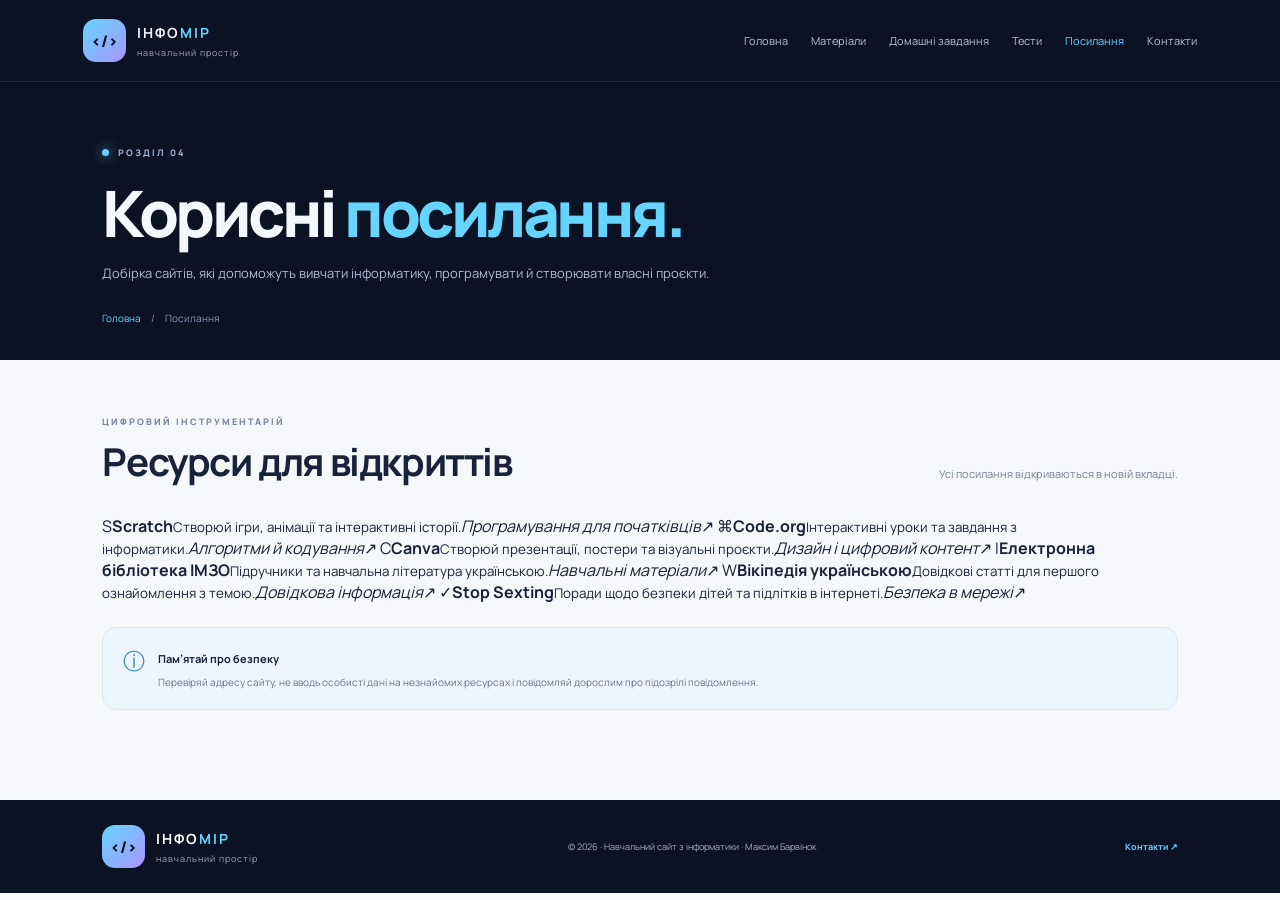
==== links.html @ 308a99c7 "Add files via upload" ====
<!doctype html>
<html lang="uk">
<head>
<meta charset="utf-8"><meta name="viewport" content="width=device-width, initial-scale=1">
<meta name="theme-color" content="#0b1224">
<meta name="description" content="Навчальний сайт з інформатики. Автор — Максим Барвінок.">
<title>Корисні посилання — Максим Барвінок</title><link rel="stylesheet" href="style.css">
</head>
<body>
<header class="topbar"><a class="brand" href="index.html"><span class="brand-mark">&lt;/&gt;</span><span><strong>ІНФО<span>МІР</span></strong><small>навчальний простір</small></span></a>
<nav class="nav" id="main-nav" aria-label="Основна навігація">
<a class="" href="index.html">Головна</a><a class="" href="materials.html">Матеріали</a><a class="" href="homework.html">Домашні завдання</a><a class="" href="tests.html">Тести</a><a class="active" href="links.html">Посилання</a><a class="" href="contacts.html">Контакти</a>
</nav><button class="menu-toggle" aria-label="Відкрити меню" aria-expanded="false" onclick="const n=document.getElementById('main-nav');n.classList.toggle('open');this.setAttribute('aria-expanded',n.classList.contains('open'))">☰</button></header>
<main>
<section class="page-hero"><div class="eyebrow"><span class="pulse"></span> РОЗДІЛ 04</div><h1>Корисні <span>посилання.</span></h1><p>Добірка сайтів, які допоможуть вивчати інформатику, програмувати й створювати власні проєкти.</p><div class="breadcrumbs"><a href="index.html">Головна</a><span>/</span> Посилання</div></section>
<section class="section inner-section"><div class="section-head"><div><div class="eyebrow dark">ЦИФРОВИЙ ІНСТРУМЕНТАРІЙ</div><h2>Ресурси для відкриттів</h2></div><p>Усі посилання відкриваються в новій вкладці.</p></div>
<div class="link-list">
<a class="link-item" href="https://scratch.mit.edu/" target="_blank" rel="noopener"><span class="link-logo scratch">S</span><span class="link-copy"><b>Scratch</b><small>Створюй ігри, анімації та інтерактивні історії.</small><em>Програмування для початківців</em></span><span class="external">↗</span></a>
<a class="link-item" href="https://code.org/" target="_blank" rel="noopener"><span class="link-logo code">⌘</span><span class="link-copy"><b>Code.org</b><small>Інтерактивні уроки та завдання з інформатики.</small><em>Алгоритми й кодування</em></span><span class="external">↗</span></a>
<a class="link-item" href="https://www.canva.com/" target="_blank" rel="noopener"><span class="link-logo canva">C</span><span class="link-copy"><b>Canva</b><small>Створюй презентації, постери та візуальні проєкти.</small><em>Дизайн і цифровий контент</em></span><span class="external">↗</span></a>
<a class="link-item" href="https://lib.imzo.gov.ua/" target="_blank" rel="noopener"><span class="link-logo imzo">І</span><span class="link-copy"><b>Електронна бібліотека ІМЗО</b><small>Підручники та навчальна література українською.</small><em>Навчальні матеріали</em></span><span class="external">↗</span></a>
<a class="link-item" href="https://uk.wikipedia.org/" target="_blank" rel="noopener"><span class="link-logo wiki">W</span><span class="link-copy"><b>Вікіпедія українською</b><small>Довідкові статті для першого ознайомлення з темою.</small><em>Довідкова інформація</em></span><span class="external">↗</span></a>
<a class="link-item" href="https://stop-sexting.in.ua/" target="_blank" rel="noopener"><span class="link-logo safe">✓</span><span class="link-copy"><b>Stop Sexting</b><small>Поради щодо безпеки дітей та підлітків в інтернеті.</small><em>Безпека в мережі</em></span><span class="external">↗</span></a>
</div><div class="note-box"><span>ⓘ</span><div><b>Пам’ятай про безпеку</b><p>Перевіряй адресу сайту, не вводь особисті дані на незнайомих ресурсах і повідомляй дорослим про підозрілі повідомлення.</p></div></div></section>
</main>
<footer><a class="brand footer-brand" href="index.html"><span class="brand-mark">&lt;/&gt;</span><span><strong>ІНФО<span>МІР</span></strong><small>навчальний простір</small></span></a><p>© 2026 · Навчальний сайт з інформатики · Максим Барвінок</p><a href="contacts.html">Контакти ↗</a></footer>
</body></html>
---- style.css ----
@import url('https://fonts.googleapis.com/css2?family=Manrope:wght@400;500;600;700;800&display=swap');
:root{--navy:#0b1224;--navy2:#111d35;--ink:#18233b;--muted:#74809a;--blue:#65d5ff;--purple:#a78bfa;--line:#e5eaf3;--paper:#f5f7fb}*{box-sizing:border-box}html{scroll-behavior:smooth}body{margin:0;background:var(--paper);color:var(--ink);font-family:Manrope,Arial,sans-serif}a{color:inherit;text-decoration:none}button,input,textarea,select{font:inherit}.topbar{position:relative;z-index:10;display:flex;align-items:center;justify-content:space-between;gap:24px;padding:16px 6.5%;min-height:82px;background:var(--navy);color:#f5f7ff;border-bottom:1px solid #ffffff16}.brand{display:flex;align-items:center;gap:11px;flex-shrink:0}.brand-mark{display:grid;place-items:center;width:43px;height:43px;border-radius:13px;background:linear-gradient(135deg,var(--blue),#a995ff);color:#0b1224;font-weight:800;font-size:16px}.brand strong{display:block;font-size:14px;letter-spacing:2px}.brand strong span{color:var(--blue)}.brand small{display:block;margin-top:4px;font-size:9px;letter-spacing:1px;color:#9ba9c3}.nav{display:flex;align-items:center;gap:clamp(10px,1.8vw,27px);font-size:11px;color:#b7c3d9}.nav a{transition:color .2s}.nav a:hover,.nav a.active{color:var(--blue)}.menu-toggle{display:none;border:1px solid #ffffff2a;border-radius:10px;padding:8px 12px;background:transparent;color:white;font-size:20px}.hero{position:relative;overflow:hidden;display:grid;grid-template-columns:1fr 1fr;align-items:center;gap:38px;min-height:570px;padding:78px 8% 32px;background:var(--navy);color:#f4f7ff}.hero:before{content:"";position:absolute;width:520px;height:520px;right:0;top:-180px;border-radius:50%;background:#3654a6;filter:blur(140px);opacity:.25}.hero-copy,.hero-visual{position:relative;z-index:1}.eyebrow{display:flex;align-items:center;gap:9px;color:#9eafcf;font-size:9px;font-weight:800;letter-spacing:2px}.eyebrow.dark{color:#7786a2}.pulse{width:7px;height:7px;border-radius:50%;background:var(--blue);box-shadow:0 0 13px var(--blue)}h1{margin:24px 0 18px;font-size:clamp(45px,6vw,75px);line-height:1.07;letter-spacing:-3.5px;font-weight:800}h1 span{color:var(--blue)}.lead{max-width:480px;color:#acbad3;font-size:14px;line-height:1.9}.hero-actions{display:flex;flex-wrap:wrap;gap:11px;margin-top:27px}.btn{display:inline-flex;justify-content:center;align-items:center;gap:18px;padding:13px 17px;border:0;border-radius:11px;font-size:11px;font-weight:800;cursor:pointer;transition:transform .2s,box-shadow .2s}.btn:hover{transform:translateY(-2px)}.btn-primary{background:var(--blue);color:#0b1224;box-shadow:0 8px 24px #65d5ff1c}.btn-outline{border:1px solid #ffffff2e;color:#f2f6ff;background:transparent}.btn-white{background:white;color:var(--ink);white-space:nowrap}.author-line{display:flex;align-items:center;gap:11px;margin-top:30px}.avatar{display:grid;place-items:center;width:38px;height:38px;border-radius:50%;background:#23395e;color:var(--blue);font-size:11px;font-weight:800}.author-line small,.author-line strong{display:block}.author-line small{color:#91a2c0;font-size:9px}.author-line strong{margin-top:3px;font-size:11px}.hero-visual{min-height:320px;display:grid;place-items:center}.glow{position:absolute;width:270px;height:270px;border-radius:50%;background:#5265d0;filter:blur(90px);opacity:.25}.orbit{position:absolute;width:340px;height:340px;border:1px solid #93a9e32b;border-radius:50%}.orbit-b{width:420px;height:420px;border-style:dashed;opacity:.6}.editor{position:relative;width:min(100%,390px);border:1px solid #ffffff20;border-radius:17px;background:#111c32;box-shadow:0 28px 80px #0006;transform:rotate(-3deg);overflow:visible}.editor-bar{height:45px;display:flex;align-items:center;gap:6px;padding:0 15px;border-bottom:1px solid #ffffff12}.editor-bar>span{width:7px;height:7px;border-radius:50%;background:#74839d}.editor-bar>span:first-child{background:#ff818c}.editor-bar>span:nth-child(2){background:#ffcc70}.editor-bar>span:nth-child(3){background:#6de2ad}.editor-bar label{margin-left:10px;color:#93a1bb;font-size:10px}.editor-code{padding:23px 19px 28px;font:12px/2.5 Consolas,monospace;color:#e0e9fa}.editor-code p{margin:0}.editor-code i{display:inline-block;width:32px;color:#647695;font-style:normal}.editor-code .comment{color:#7c91b3}.editor-code b{color:#7ddcff;font-weight:500}.editor-code em{color:#c6a8ff;font-style:normal}.float-tag{position:absolute;display:grid;place-items:center;border-radius:13px;box-shadow:0 12px 28px #0004;font-weight:800}.tag-code{left:-24px;bottom:20px;width:58px;height:58px;background:var(--blue);color:var(--navy);font-size:19px;transform:rotate(-10deg)}.tag-star{right:-19px;top:22px;width:51px;height:51px;background:var(--purple);color:#20183c;font-size:24px;transform:rotate(12deg)}.idea-card{position:absolute;right:-3%;bottom:1%;display:flex;align-items:center;gap:10px;padding:12px 15px;border:1px solid #ffffff20;border-radius:14px;background:#182743;box-shadow:0 12px 30px #0004}.idea-icon{display:grid;place-items:center;width:34px;height:34px;border-radius:10px;background:#30365e;color:#d0c1ff;font-size:20px}.idea-card b,.idea-card small{display:block}.idea-card b{font-size:10px}.idea-card small{margin-top:4px;color:#9eacc5;font-size:9px}.hero-foot{grid-column:1/-1;display:flex;justify-content:space-between;gap:12px;margin-top:28px;padding-top:18px;border-top:1px solid #ffffff1c;color:#7889a9;font-size:8px;letter-spacing:1.5px}.section{padding:78px 8% 90px}.section-head{display:flex;align-items:end;justify-content:space-between;gap:25px;margin-bottom:30px}.section h2,.about-band h2,.cta h2,.quiz-intro h2,.contact-copy h2{margin:11px 0 0;font-size:clamp(28px,3vw,40px);letter-spacing:-1.4px;line-height:1.2}.section-head>p{max-width:320px;margin:0;color:var(--muted);font-size:11px;line-height:1.9}.tiles{display:grid;grid-template-columns:repeat(4,1fr);gap:15px}.tile{display:flex;flex-direction:column;min-height:275px;padding:21px;border:1px solid #e7ebf3;border-radius:17px;background:#fff;box-shadow:0 10px 30px #14213d06;transition:transform .2s,box-shadow .2s}.tile:hover{transform:translateY(-5px);box-shadow:0 20px 40px #14213d12}.tile-top{display:flex;align-items:center;justify-content:space-between;margin-bottom:25px}.tile-icon{display:grid;place-items:center;width:41px;height:41px;border-radius:12px;background:#e6f8ff;color:#1688b5;font-size:20px}.tile-arrow{color:#8b96ab;font-size:17px}.tile>small{font-size:8px;letter-spacing:1.5px;font-weight:800;color:#8794aa}.tile h3{margin:11px 0;font-size:16px;line-height:1.4}.tile p{margin:0 0 22px;color:#7a8599;font-size:10px;line-height:1.8}.tile-link{display:flex;align-items:center;justify-content:space-between;margin-top:auto;font-size:10px;font-weight:800}.tile-link b{color:#258cb5;font-size:16px}.tile-green .tile-icon{background:#e7fbf2;color:#159568}.tile-purple .tile-icon{background:#f0edff;color:#7e60d7}.tile-orange .tile-icon{background:#fff2df;color:#c47a14}.about-band{display:grid;grid-template-columns:160px 1fr;gap:43px;align-items:center;padding:60px 12%;background:#eaf0fa}.about-mark{display:grid;place-items:center;width:140px;height:140px;border-radius:35px;background:linear-gradient(145deg,#15264b,#354f85);box-shadow:16px 16px 0 #d1def3;color:var(--blue);font:800 30px Consolas,monospace}.about-band h2{max-width:720px;font-size:clamp(25px,3vw,35px)}.about-band p{max-width:720px;color:#68758e;font-size:11px;line-height:2}.inline-link{display:inline-flex;gap:17px;color:#2e6f9b;font-size:10px;font-weight:800}.cta{display:flex;align-items:center;justify-content:space-between;gap:25px;margin:70px 8%;padding:35px 40px;border-radius:21px;background:linear-gradient(110deg,#182849,#273c69);color:white}.cta .eyebrow{color:#a2b8d8}.cta h2{max-width:530px;font-size:clamp(24px,3vw,34px)}footer{display:flex;align-items:center;justify-content:space-between;gap:20px;padding:25px 8%;background:var(--navy);color:#a4b0c8;font-size:9px}footer p{margin:0;text-align:center}.footer-brand strong{color:#fff}footer>a:last-child{color:var(--blue);font-weight:700;white-space:nowrap}
/* Interior pages */
.page-hero{padding:64px 8% 35px;background:var(--navy);color:#f5f7ff}.page-hero h1{font-size:clamp(40px,5.5vw,64px);margin:20px 0 14px}.page-hero h1 span{color:var(--blue)}.page-hero>p{max-width:620px;color:#aebbd3;font-size:13px;line-height:1.9}.breadcrumbs{display:flex;gap:10px;align-items:center;margin-top:25px;color:#8798b8;font-size:10px}.breadcrumbs a{color:var(--blue)}.inner-section{padding-top:55px;min-height:400px}.resource-grid{display:grid;grid-template-columns:repeat(3,1fr);gap:15px}.resource{padding:22px;border:1px solid var(--line);border-radius:16px;background:#fff}.resource-icon{display:grid;place-items:center;width:43px;height:43px;border-radius:13px;font-weight:800;font-size:12px}.resource-icon.blue{background:#e4f7ff;color:#1989b6}.resource-icon.purple{background:#f0eaff;color:#7e60d7}.resource-icon.green{background:#e5f9ef;color:#188c62}.resource-icon.orange{background:#fff1dc;color:#b87312}.resource-label{margin-top:22px;color:#8490a6;font-size:8px;font-weight:800;letter-spacing:1.5px}.resource h3{margin:9px 0;font-size:15px}.resource p{min-height:57px;color:#7a8599;font-size:10px;line-height:1.8}.resource>a{display:inline-block;margin-top:9px;color:#247ba4;font-size:10px;font-weight:800}.note-box{display:flex;gap:13px;margin-top:24px;padding:18px 20px;border:1px solid #dce7f5;border-radius:14px;background:#edf5ff}.note-box>span{font-size:22px;color:#3989b8}.note-box b{font-size:11px}.note-box p{margin:5px 0 0;color:#68758e;font-size:10px;line-height:1.8}.task-panel{padding:25px;border:1px solid var(--line);border-radius:18px;background:white}.task-toolbar{display:flex;justify-content:space-between;align-items:center;gap:15px}.task-toolbar b,.task-toolbar small{display:block}.task-toolbar b{font-size:13px}.task-toolbar small{margin-top:5px;color:var(--muted);font-size:10px}.progress-label{color:#267ca4;font-size:10px;font-weight:800;white-space:nowrap}.progress-track,.mini-track{height:6px;border-radius:99px;background:#e9edf5;overflow:hidden}.progress-track{margin:20px 0 8px}.progress-track span,.mini-track span{display:block;width:0;height:100%;border-radius:99px;background:linear-gradient(90deg,#65d5ff,#9f91ff);transition:width .25s}.task-row{position:relative;display:flex;align-items:center;gap:13px;padding:18px 4px;border-bottom:1px solid #edf0f6;cursor:pointer}.task-row:last-child{border-bottom:0}.task-row input{position:absolute;opacity:0;width:1px;height:1px}.task-check{display:grid;place-items:center;flex-shrink:0;width:22px;height:22px;border:1.5px solid #c9d2e2;border-radius:7px;color:white}.task-row input:checked+.task-check{background:#279f78;border-color:#279f78}.task-row input:checked+.task-check:after{content:"✓";font-size:13px}.task-content{flex:1}.task-content b,.task-content small{display:block}.task-content b{font-size:11px}.task-content small{margin-top:5px;color:#7a8599;font-size:10px;line-height:1.6}.task-row.completed .task-content b{text-decoration:line-through;color:#8994a8}.task-tag{padding:6px 8px;border-radius:7px;background:#eaf7ff;color:#3182a8;font-size:8px;font-weight:800;white-space:nowrap}.green-tag{background:#e6f9ef;color:#208a60}.purple-tag{background:#f0ebff;color:#785fd0}.orange-tag{background:#fff2df;color:#b87819}.two-col-info{display:grid;grid-template-columns:1fr 1fr;gap:15px;margin-top:20px}.info-card{padding:22px;border:1px solid var(--line);border-radius:15px;background:#fff}.info-symbol{color:#2789b3;font-size:22px}.info-card h3{margin:10px 0;font-size:13px}.info-card p,.disclaimer{color:#7a8599;font-size:10px;line-height:1.8}.disclaimer{margin-top:22px}.quiz-section{max-width:900px;margin:auto}.quiz-intro{max-width:650px;margin:0 auto 28px;text-align:center}.quiz-intro .eyebrow{justify-content:center}.quiz-intro p{color:var(--muted);font-size:11px;line-height:1.8}.quiz-card,.quiz-result{max-width:700px;margin:auto;padding:28px;border:1px solid var(--line);border-radius:19px;background:#fff;box-shadow:0 14px 40px #17213a08}.quiz-progress{display:flex;align-items:center;gap:18px;color:#8290a8;font-size:8px;font-weight:800;letter-spacing:1px}.mini-track{flex:1}.quiz-card h3{margin:25px 0;font-size:20px;line-height:1.5}.answers{display:grid;gap:10px}.answer{display:flex;align-items:center;gap:12px;width:100%;padding:13px;text-align:left;border:1px solid #e4e9f2;border-radius:11px;background:#fbfcfe;color:#26334d;font-size:11px;cursor:pointer;transition:.15s}.answer:hover:not(:disabled){border-color:#76cbed;background:#f2fbff}.answer-letter{display:grid;place-items:center;flex-shrink:0;width:28px;height:28px;border-radius:8px;background:#edf1f8;color:#66738d;font-size:10px;font-weight:800}.answer.correct{border-color:#6bd0a6;background:#edfbf4}.answer.correct .answer-letter{background:#269e72;color:#fff}.answer.incorrect{border-color:#f0a5a5;background:#fff3f3}.answer.incorrect .answer-letter{background:#d95e65;color:#fff}.quiz-controls{display:flex;align-items:center;justify-content:space-between;gap:15px;margin-top:23px}.quiz-controls>span{color:#75829a;font-size:10px;line-height:1.6}.btn:disabled{opacity:.45;cursor:not-allowed;transform:none}.quiz-result{text-align:center;padding:42px 28px}.quiz-result[hidden],.quiz-card[hidden]{display:none}.result-icon{display:grid;place-items:center;width:58px;height:58px;margin:0 auto 20px;border-radius:18px;background:#e6f8ff;color:#2489b2;font-size:27px}.quiz-result p{margin:15px auto 25px;max-width:420px;color:#74809a;font-size:12px;line-height:1.8}
/* Contacts */
.contact-layout{display:grid;grid-template-columns:.85fr 1.15fr;gap:45px;align-items:start}.contact-copy h2{font-size:35px}.contact-copy>p{color:#74809a;font-size:12px;line-height:2}.contact-feature{display:flex;gap:12px;align-items:center;margin-top:22px}.contact-feature>span{display:grid;place-items:center;width:40px;height:40px;border-radius:12px;background:#e6f8ff;color:#2186af;font-size:19px}.contact-feature b,.contact-feature small{display:block}.contact-feature b{font-size:11px}.contact-feature small{margin-top:4px;color:#7a8599;font-size:10px}.contact-note{margin-top:25px;padding:13px 15px;border-left:3px solid #65bfe5;background:#edf5ff;color:#697891;font-size:10px;line-height:1.8}.contact-form{padding:25px;border:1px solid var(--line);border-radius:17px;background:white;box-shadow:0 12px 35px #17213a07}.form-heading{display:flex;gap:12px;align-items:center;margin-bottom:22px}.form-icon{display:grid;place-items:center;width:43px;height:43px;border-radius:13px;background:#e5f8ff;color:#208ab7;font-size:20px}.form-heading h3{margin:0;font-size:15px}.form-heading p{margin:5px 0 0;color:#7a8599;font-size:10px;line-height:1.6}.contact-form label{display:block;margin:15px 0 7px;font-size:10px;font-weight:800}.contact-form input,.contact-form textarea,.contact-form select{width:100%;padding:12px 13px;border:1px solid #e0e6f0;border-radius:9px;background:#fbfcfe;color:#26334d;font-size:11px;outline:none}.contact-form input:focus,.contact-form textarea:focus,.contact-form select:focus{border-color:#6ac9ee;box-shadow:0 0 0 3px #65d5ff20}.contact-form textarea{resize:vertical}.contact-form .btn{margin-top:18px}.form-help{color:#8590a4;font-size:9px;line-height:1.7}
@media(max-width:1000px){.topbar{padding:15px 5%}.nav{gap:11px;font-size:9px}.hero{padding-left:6%;padding-right:6%}.tiles{grid-template-columns:repeat(2,1fr)}.section{padding-left:6%;padding-right:6%}.resource-grid{grid-template-columns:repeat(2,1fr)}.contact-layout{gap:25px}}
@media(max-width:700px){.topbar{padding:14px 5%}.menu-toggle{display:block}.nav{display:none;position:absolute;top:72px;left:0;right:0;padding:18px 6%;background:#111d35;flex-direction:column;align-items:stretch;font-size:12px;box-shadow:0 15px 25px #0003}.nav.open{display:flex}.nav a{padding:9px 0}.hero{grid-template-columns:1fr;padding:55px 7% 25px;gap:10px}.hero-visual{min-height:285px;margin:0 8px}.orbit{width:275px;height:275px}.orbit-b{width:330px;height:330px}.editor{max-width:335px}.idea-card{right:-2%;bottom:0}.hero-foot{font-size:7px;letter-spacing:.7px}.section{padding:55px 6%}.section-head{display:block}.section-head>p{margin-top:13px}.tiles{gap:10px}.tile{padding:16px;min-height:255px}.tile h3{font-size:14px}.about-band{grid-template-columns:1fr;gap:28px;padding:45px 8%}.about-mark{width:105px;height:105px;border-radius:28px;font-size:25px}.cta{margin:45px 5%;padding:27px 23px;align-items:stretch;flex-direction:column}.cta .btn{width:100%}footer{padding:23px 6%;flex-wrap:wrap}footer p{order:3;width:100%;text-align:left}.page-hero{padding:48px 7% 30px}.page-hero h1{letter-spacing:-2px}.inner-section{padding-top:40px}.resource-grid{grid-template-columns:1fr}.resource p{min-height:0}.task-panel{padding:16px}.task-toolbar{align-items:flex-start;flex-direction:column}.task-row{gap:10px}.task-content small{font-size:9px}.task-tag{font-size:7px;padding:5px}.two-col-info{grid-template-columns:1fr}.quiz-card{padding:19px}.quiz-card h3{font-size:17px}.quiz-controls{align-items:flex-start;flex-direction:column}.quiz-controls .btn{width:100%}.contact-layout{grid-template-columns:1fr}.contact-copy h2{font-size:29px}.contact-form{padding:19px}}
@media(max-width:390px){.tiles{grid-template-columns:1fr}.tile{min-height:225px}.hero-actions .btn{width:100%}.task-tag{display:none}.task-row{align-items:flex-start}.task-check{margin-top:1px}h1{letter-spacing:-2px}}
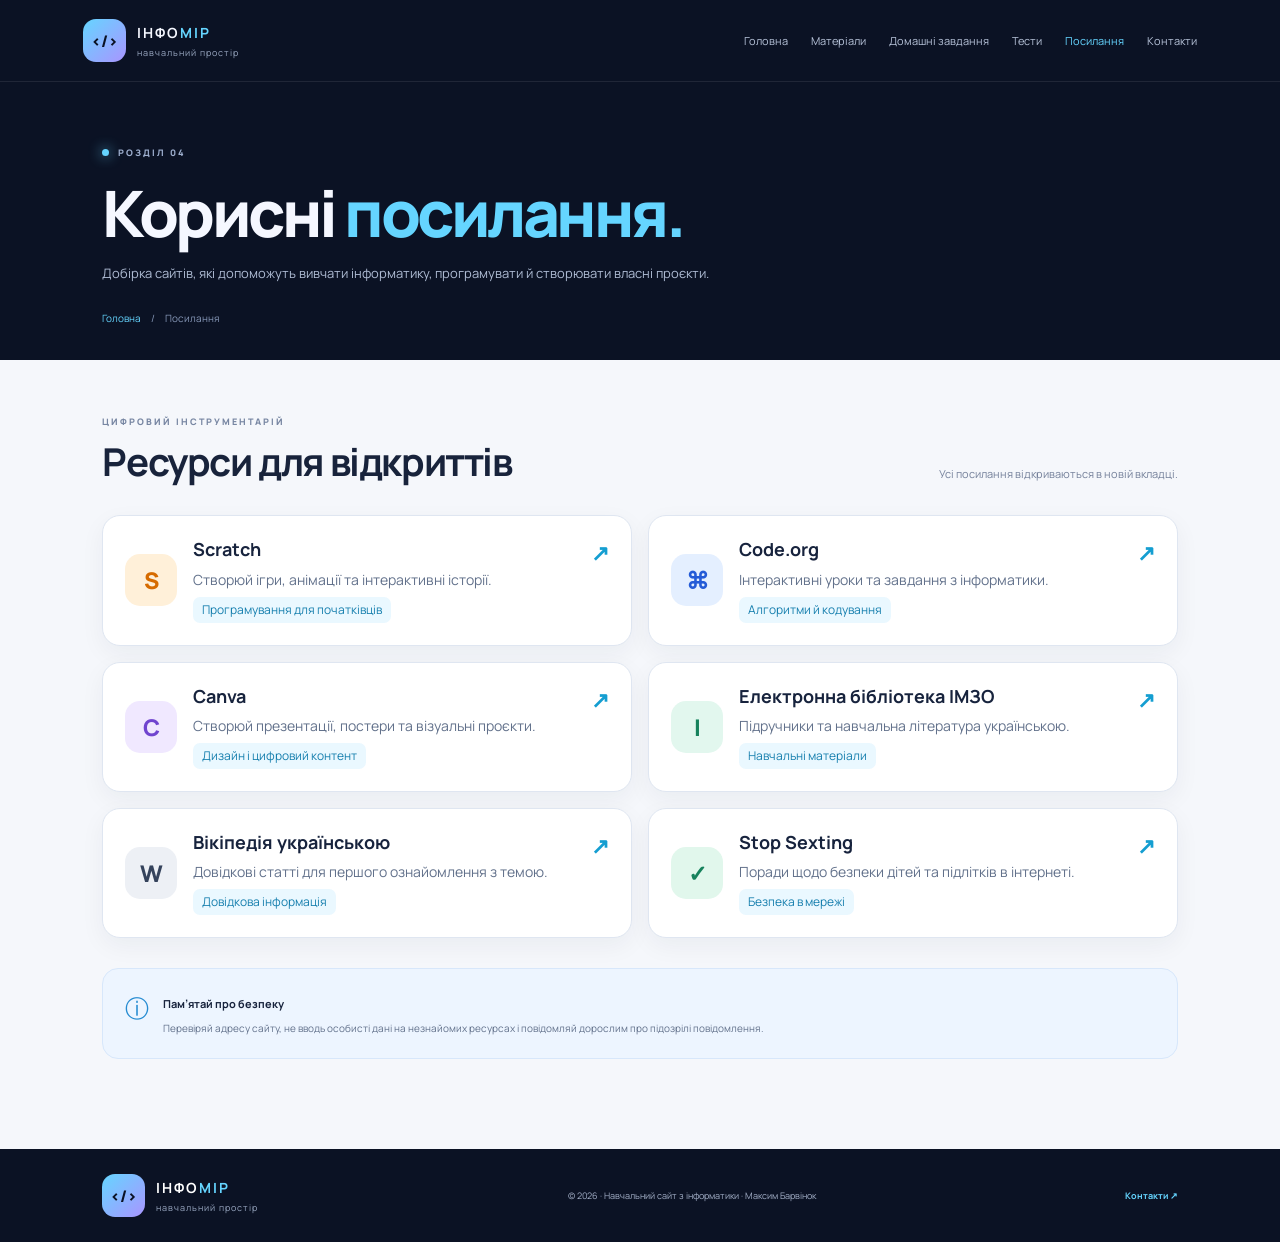
==== commit 593a6bd5: "Add files via upload" ====
--- a/links.html
+++ b/links.html
@@ -5,6 +5,99 @@
 <meta name="theme-color" content="#0b1224">
 <meta name="description" content="Навчальний сайт з інформатики. Автор — Максим Барвінок.">
 <title>Корисні посилання — Максим Барвінок</title><link rel="stylesheet" href="style.css">
+
+<style>
+/* Виправлення розмітки карток ресурсів */
+.link-list {
+  display: grid !important;
+  grid-template-columns: repeat(2, minmax(0, 1fr));
+  gap: 16px;
+  margin: 28px 0 30px;
+}
+.link-item {
+  display: flex !important;
+  align-items: center;
+  gap: 16px;
+  min-width: 0;
+  padding: 22px;
+  background: #fff;
+  border: 1px solid #dfe6f1;
+  border-radius: 18px;
+  color: #17233d;
+  text-decoration: none;
+  box-shadow: 0 8px 24px rgba(18, 35, 65, .05);
+  transition: transform .18s ease, box-shadow .18s ease, border-color .18s ease;
+}
+.link-item:hover {
+  transform: translateY(-3px);
+  border-color: #67cfff;
+  box-shadow: 0 14px 30px rgba(18, 35, 65, .10);
+}
+.link-logo {
+  display: grid;
+  place-items: center;
+  flex: 0 0 52px;
+  width: 52px;
+  height: 52px;
+  border-radius: 15px;
+  font-size: 23px;
+  font-weight: 800;
+  color: #0b1224;
+  background: #e7f5ff;
+}
+.link-logo.scratch { background: #fff0d9; color: #d66b00; }
+.link-logo.code { background: #e4efff; color: #245bd7; }
+.link-logo.canva { background: #f0e8ff; color: #7044cf; }
+.link-logo.imzo { background: #e2f7ee; color: #16825c; }
+.link-logo.wiki { background: #edf0f5; color: #35435c; }
+.link-logo.safe { background: #e1f7ec; color: #16825c; }
+.link-copy {
+  display: flex !important;
+  flex: 1 1 auto;
+  flex-direction: column;
+  align-items: flex-start;
+  gap: 7px;
+  min-width: 0;
+  line-height: 1.5;
+}
+.link-copy b { display: block; font-size: 18px; line-height: 1.3; }
+.link-copy small { display: block; color: #62718b; font-size: 14px; }
+.link-copy em {
+  display: inline-block;
+  color: #167fae;
+  background: #eaf8ff;
+  border-radius: 7px;
+  padding: 4px 9px;
+  font-size: 12px;
+  font-style: normal;
+}
+.external {
+  flex: 0 0 auto;
+  align-self: flex-start;
+  color: #149ed1;
+  font-size: 22px;
+  font-weight: 700;
+}
+.note-box {
+  display: flex;
+  gap: 14px;
+  align-items: flex-start;
+  padding: 22px;
+  margin-top: 28px;
+  border: 1px solid #d7e7fb;
+  border-radius: 16px;
+  background: #edf5ff;
+  color: #17233d;
+}
+.note-box > span { color: #258bd1; font-size: 24px; }
+.note-box p { margin: 7px 0 0; color: #62718b; line-height: 1.6; }
+@media (max-width: 760px) {
+  .link-list { grid-template-columns: 1fr; }
+  .link-item { padding: 17px; gap: 12px; }
+  .link-logo { flex-basis: 44px; width: 44px; height: 44px; }
+}
+</style>
+
 </head>
 <body>
 <header class="topbar"><a class="brand" href="index.html"><span class="brand-mark">&lt;/&gt;</span><span><strong>ІНФО<span>МІР</span></strong><small>навчальний простір</small></span></a>
